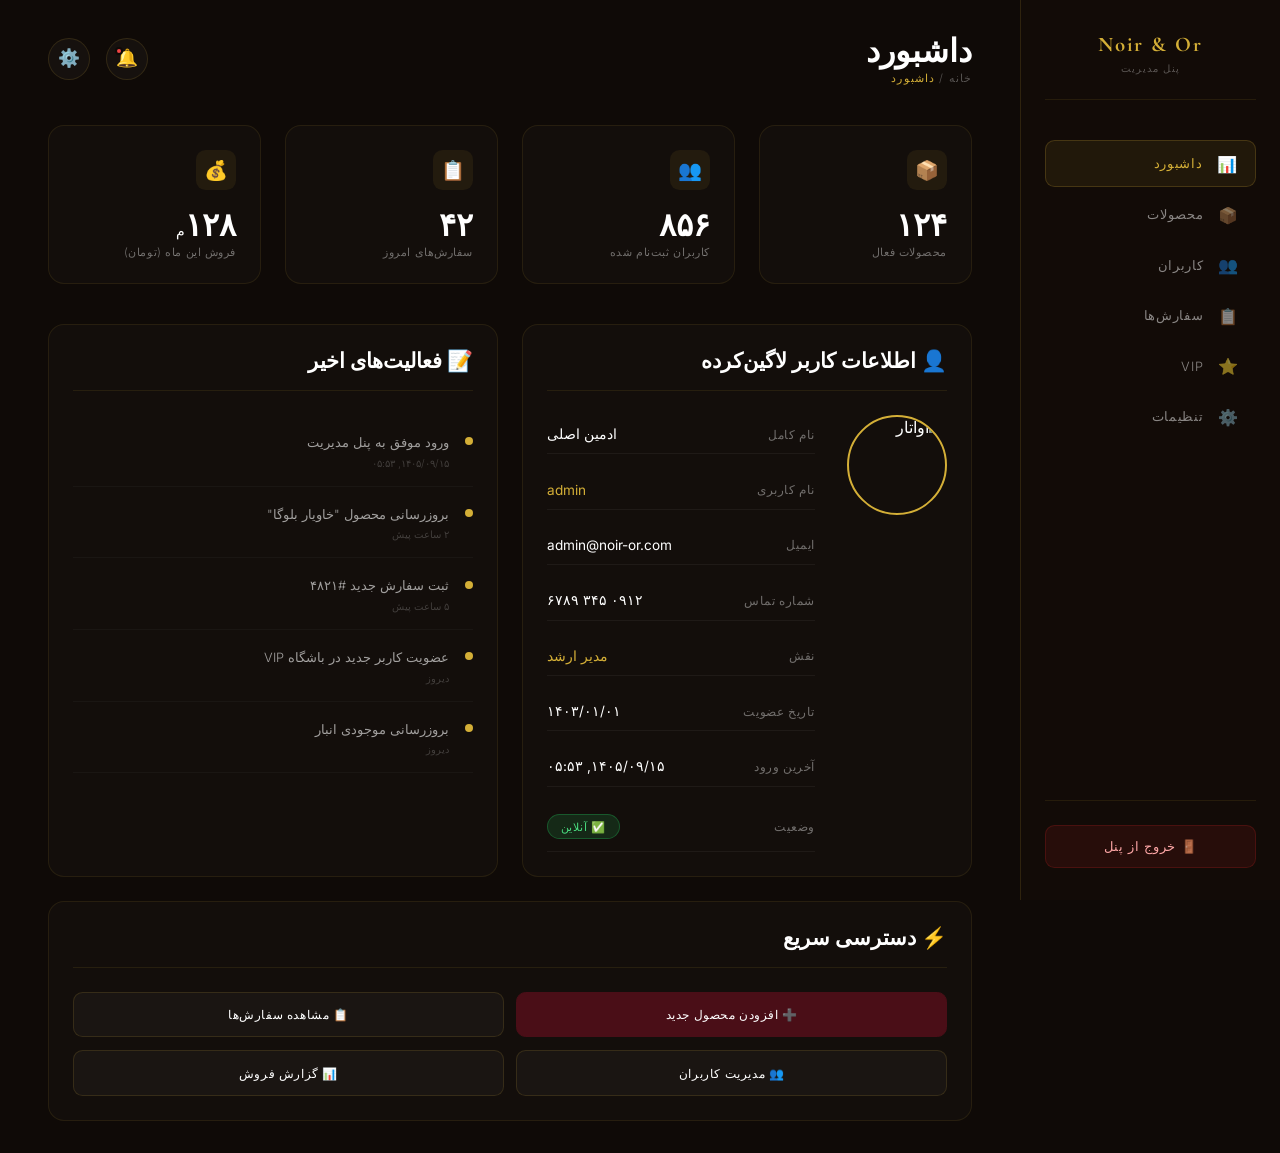
==== dashboard.html @ 6eff1caf "Create dashboard.html" ====
<!DOCTYPE html>
<html lang="fa" dir="rtl">
<head>
  <meta charset="UTF-8">
  <meta name="viewport" content="width=device-width, initial-scale=1.0">
  <title>پنل مدیریت — NOIR & OR</title>
  <link rel="preconnect" href="https://fonts.googleapis.com">
  <link rel="preconnect" href="https://fonts.gstatic.com" crossorigin>
  <link href="https://fonts.googleapis.com/css2?family=Cormorant+Garamond:ital,wght@0,400;0,500;0,600;0,700;1,400;1,500;1,600&family=Inter:wght@200;300;400;500;600;700&display=swap" rel="stylesheet">
  <style>
    /* ============ RESET & ROOT ============ */
    *,
    *::before,
    *::after {
      margin: 0;
      padding: 0;
      box-sizing: border-box;
    }

    :root {
      --burgundy: #4A0E17;
      --burgundy-dark: #2C080E;
      --espresso: #1E1410;
      --espresso-light: #2A1F1A;
      --white: #FFFFFF;
      --gold: #D4AF37;
      --gold-dark: #B8941F;
      --gold-light: rgba(212, 175, 55, 0.1);
      --gold-glow: rgba(212, 175, 55, 0.4);
      --serif: 'Cormorant Garamond', 'Playfair Display', Georgia, 'Times New Roman', serif;
      --sans: 'Inter', 'Helvetica Neue', 'Segoe UI', Arial, sans-serif;
      --transition-slow: 0.8s cubic-bezier(0.25, 0.1, 0.25, 1);
      --transition-medium: 0.5s cubic-bezier(0.25, 0.1, 0.25, 1);
      --transition-fast: 0.3s cubic-bezier(0.25, 0.1, 0.25, 1);
      --sidebar-width: 260px;
    }

    html {
      scroll-behavior: smooth;
      font-size: 16px;
      -webkit-font-smoothing: antialiased;
    }

    body {
      font-family: var(--sans);
      font-weight: 300;
      background: #0F0A07;
      color: var(--white);
      display: flex;
      min-height: 100vh;
    }

    /* ============ SIDEBAR ============ */
    .sidebar {
      width: var(--sidebar-width);
      background: rgba(20, 12, 8, 0.95);
      border-left: 1px solid rgba(212, 175, 55, 0.15);
      padding: 2rem 1.5rem;
      position: fixed;
      top: 0;
      right: 0;
      bottom: 0;
      z-index: 100;
      display: flex;
      flex-direction: column;
      overflow-y: auto;
    }

    .sidebar-brand {
      text-align: center;
      margin-bottom: 2.5rem;
      padding-bottom: 1.5rem;
      border-bottom: 1px solid rgba(212, 175, 55, 0.1);
    }

    .sidebar-logo {
      font-family: var(--serif);
      font-size: 1.3rem;
      font-weight: 700;
      color: var(--gold);
      letter-spacing: 0.1em;
    }

    .sidebar-subtitle {
      font-family: var(--sans);
      font-weight: 300;
      font-size: 0.65rem;
      color: rgba(255,255,255,0.3);
      margin-top: 0.3rem;
      letter-spacing: 0.1em;
    }

    .sidebar-nav {
      list-style: none;
      flex: 1;
    }

    .sidebar-nav li {
      margin-bottom: 0.3rem;
    }

    .sidebar-nav a {
      display: flex;
      align-items: center;
      gap: 0.8rem;
      padding: 0.8rem 1rem;
      font-family: var(--sans);
      font-weight: 300;
      font-size: 0.8rem;
      color: rgba(255,255,255,0.5);
      text-decoration: none;
      border-radius: 0.6rem;
      transition: all var(--transition-fast);
      letter-spacing: 0.05em;
    }

    .sidebar-nav a:hover {
      background: rgba(212, 175, 55, 0.05);
      color: var(--gold);
    }

    .sidebar-nav a.active {
      background: rgba(212, 175, 55, 0.08);
      color: var(--gold);
      border: 1px solid rgba(212, 175, 55, 0.2);
    }

    .nav-icon {
      font-size: 1rem;
      width: 24px;
      text-align: center;
    }

    .sidebar-footer {
      padding-top: 1.5rem;
      border-top: 1px solid rgba(212, 175, 55, 0.1);
    }

    .logout-btn {
      display: flex;
      align-items: center;
      justify-content: center;
      gap: 0.5rem;
      width: 100%;
      padding: 0.8rem;
      font-family: var(--sans);
      font-weight: 400;
      font-size: 0.8rem;
      color: #FCA5A5;
      background: rgba(220, 38, 38, 0.1);
      border: 1px solid rgba(220, 38, 38, 0.2);
      border-radius: 0.6rem;
      cursor: pointer;
      text-decoration: none;
      transition: all var(--transition-fast);
      letter-spacing: 0.05em;
    }

    .logout-btn:hover {
      background: rgba(220, 38, 38, 0.2);
      border-color: rgba(220, 38, 38, 0.4);
    }

    /* ============ MAIN CONTENT ============ */
    .main-content {
      flex: 1;
      margin-right: var(--sidebar-width);
      padding: 2rem 3rem;
    }

    /* Top Bar */
    .top-bar {
      display: flex;
      justify-content: space-between;
      align-items: center;
      margin-bottom: 2.5rem;
      flex-wrap: wrap;
      gap: 1rem;
    }

    .page-title {
      font-family: var(--serif);
      font-size: 2rem;
      font-weight: 600;
      color: var(--white);
    }

    .page-breadcrumb {
      font-family: var(--sans);
      font-weight: 300;
      font-size: 0.7rem;
      color: rgba(255,255,255,0.3);
      letter-spacing: 0.1em;
    }

    .page-breadcrumb span {
      color: var(--gold);
    }

    .top-actions {
      display: flex;
      gap: 1rem;
      align-items: center;
    }

    .notification-btn {
      width: 42px;
      height: 42px;
      display: flex;
      align-items: center;
      justify-content: center;
      background: rgba(255,255,255,0.03);
      border: 1px solid rgba(212, 175, 55, 0.15);
      border-radius: 50%;
      cursor: pointer;
      font-size: 1.1rem;
      transition: all var(--transition-fast);
      position: relative;
    }

    .notification-btn:hover {
      border-color: var(--gold);
      background: rgba(212, 175, 55, 0.05);
    }

    .notification-dot {
      position: absolute;
      top: 8px;
      left: 8px;
      width: 8px;
      height: 8px;
      background: #EF4444;
      border-radius: 50%;
      border: 2px solid #0F0A07;
    }

    /* Stats Grid */
    .stats-grid {
      display: grid;
      grid-template-columns: repeat(4, 1fr);
      gap: 1.5rem;
      margin-bottom: 2.5rem;
    }

    .stat-card {
      background: rgba(255,255,255,0.02);
      border: 1px solid rgba(212, 175, 55, 0.1);
      border-radius: 1rem;
      padding: 1.5rem;
      transition: all var(--transition-medium);
    }

    .stat-card:hover {
      border-color: rgba(212, 175, 55, 0.3);
      box-shadow: 0 0 30px rgba(212, 175, 55, 0.05);
      transform: translateY(-2px);
    }

    .stat-header {
      display: flex;
      justify-content: space-between;
      align-items: center;
      margin-bottom: 1rem;
    }

    .stat-icon {
      width: 40px;
      height: 40px;
      display: flex;
      align-items: center;
      justify-content: center;
      background: rgba(212, 175, 55, 0.08);
      border-radius: 0.6rem;
      font-size: 1.2rem;
    }

    .stat-value {
      font-family: var(--serif);
      font-size: 2rem;
      font-weight: 700;
      color: var(--white);
    }

    .stat-label {
      font-family: var(--sans);
      font-weight: 300;
      font-size: 0.7rem;
      color: rgba(255,255,255,0.4);
      letter-spacing: 0.05em;
    }

    /* Content Grid */
    .content-grid {
      display: grid;
      grid-template-columns: 1fr 1fr;
      gap: 1.5rem;
    }

    .content-card {
      background: rgba(255,255,255,0.02);
      border: 1px solid rgba(212, 175, 55, 0.1);
      border-radius: 1rem;
      padding: 1.5rem;
    }

    .content-card.full-width {
      grid-column: 1 / -1;
    }

    .card-title {
      font-family: var(--serif);
      font-size: 1.3rem;
      font-weight: 600;
      color: var(--white);
      margin-bottom: 1.5rem;
      padding-bottom: 1rem;
      border-bottom: 1px solid rgba(212, 175, 55, 0.1);
    }

    /* User Info */
    .user-info-grid {
      display: grid;
      grid-template-columns: auto 1fr;
      gap: 2rem;
      align-items: start;
    }

    .user-avatar {
      width: 100px;
      height: 100px;
      border-radius: 50%;
      border: 2px solid var(--gold);
      object-fit: cover;
    }

    .user-details {
      display: flex;
      flex-direction: column;
      gap: 1rem;
    }

    .detail-row {
      display: flex;
      justify-content: space-between;
      align-items: center;
      padding: 0.7rem 0;
      border-bottom: 1px solid rgba(255,255,255,0.05);
    }

    .detail-label {
      font-family: var(--sans);
      font-weight: 300;
      font-size: 0.75rem;
      color: rgba(255,255,255,0.4);
      letter-spacing: 0.05em;
    }

    .detail-value {
      font-family: var(--sans);
      font-weight: 400;
      font-size: 0.85rem;
      color: var(--white);
    }

    .detail-value.gold {
      color: var(--gold);
    }

    .status-badge {
      display: inline-block;
      padding: 0.3rem 0.8rem;
      border-radius: 50px;
      font-family: var(--sans);
      font-weight: 400;
      font-size: 0.7rem;
      letter-spacing: 0.05em;
    }

    .status-badge.online {
      background: rgba(34, 197, 94, 0.15);
      color: #4ADE80;
      border: 1px solid rgba(34, 197, 94, 0.3);
    }

    /* Recent Activity */
    .activity-list {
      list-style: none;
    }

    .activity-item {
      display: flex;
      gap: 1rem;
      padding: 1rem 0;
      border-bottom: 1px solid rgba(255,255,255,0.03);
    }

    .activity-dot {
      width: 8px;
      height: 8px;
      border-radius: 50%;
      background: var(--gold);
      margin-top: 0.4rem;
      flex-shrink: 0;
    }

    .activity-text {
      font-family: var(--sans);
      font-weight: 300;
      font-size: 0.8rem;
      color: rgba(255,255,255,0.6);
      line-height: 1.6;
    }

    .activity-time {
      font-family: var(--sans);
      font-weight: 300;
      font-size: 0.65rem;
      color: rgba(255,255,255,0.2);
      display: block;
      margin-top: 0.2rem;
    }

    /* Quick Actions */
    .action-buttons {
      display: grid;
      grid-template-columns: 1fr 1fr;
      gap: 0.8rem;
    }

    .action-btn {
      padding: 0.9rem;
      font-family: var(--sans);
      font-weight: 300;
      font-size: 0.75rem;
      color: var(--white);
      background: rgba(255,255,255,0.03);
      border: 1px solid rgba(212, 175, 55, 0.15);
      border-radius: 0.6rem;
      cursor: pointer;
      transition: all var(--transition-fast);
      letter-spacing: 0.05em;
      text-align: center;
    }

    .action-btn:hover {
      border-color: var(--gold);
      background: rgba(212, 175, 55, 0.05);
    }

    .action-btn.primary {
      background: var(--burgundy);
      border-color: var(--burgundy);
    }

    .action-btn.primary:hover {
      background: var(--burgundy-dark);
    }

    /* ============ RESPONSIVE ============ */
    @media (max-width: 1000px) {
      .stats-grid {
        grid-template-columns: 1fr 1fr;
      }
      
      .content-grid {
        grid-template-columns: 1fr;
      }

      .user-info-grid {
        grid-template-columns: 1fr;
        text-align: center;
      }

      .user-avatar {
        margin: 0 auto;
      }
    }

    @media (max-width: 768px) {
      .sidebar {
        width: 100%;
        height: auto;
        position: relative;
        flex-direction: row;
        flex-wrap: wrap;
        padding: 1rem;
        gap: 0.5rem;
        border-left: none;
        border-bottom: 1px solid rgba(212, 175, 55, 0.15);
      }

      .sidebar-nav {
        display: flex;
        flex-wrap: wrap;
        gap: 0.3rem;
      }

      .sidebar-nav a {
        padding: 0.5rem 0.8rem;
        font-size: 0.7rem;
      }

      .main-content {
        margin-right: 0;
        padding: 1.5rem;
      }

      .stats-grid {
        grid-template-columns: 1fr;
      }
    }
  </style>
</head>
<body>

  <!-- ============ SIDEBAR ============ -->
  <aside class="sidebar">
    <div class="sidebar-brand">
      <div class="sidebar-logo">Noir &amp; Or</div>
      <div class="sidebar-subtitle">پنل مدیریت</div>
    </div>

    <ul class="sidebar-nav">
      <li><a href="#" class="active"><span class="nav-icon">📊</span> داشبورد</a></li>
      <li><a href="#"><span class="nav-icon">📦</span> محصولات</a></li>
      <li><a href="#"><span class="nav-icon">👥</span> کاربران</a></li>
      <li><a href="#"><span class="nav-icon">📋</span> سفارش‌ها</a></li>
      <li><a href="#"><span class="nav-icon">⭐</span> VIP</a></li>
      <li><a href="#"><span class="nav-icon">⚙️</span> تنظیمات</a></li>
    </ul>

    <div class="sidebar-footer">
      <a href="logout.php" class="logout-btn">🚪 خروج از پنل</a>
    </div>
  </aside>

  <!-- ============ MAIN CONTENT ============ -->
  <main class="main-content">
    
    <!-- Top Bar -->
    <div class="top-bar">
      <div>
        <h1 class="page-title">داشبورد</h1>
        <p class="page-breadcrumb">خانه / <span>داشبورد</span></p>
      </div>
      <div class="top-actions">
        <button class="notification-btn" title="اعلان‌ها">
          🔔
          <span class="notification-dot"></span>
        </button>
        <button class="notification-btn" title="تنظیمات">⚙️</button>
      </div>
    </div>

    <!-- Stats Grid -->
    <div class="stats-grid">
      <div class="stat-card">
        <div class="stat-header">
          <span class="stat-icon">📦</span>
        </div>
        <div class="stat-value">۱۲۴</div>
        <div class="stat-label">محصولات فعال</div>
      </div>

      <div class="stat-card">
        <div class="stat-header">
          <span class="stat-icon">👥</span>
        </div>
        <div class="stat-value">۸۵۶</div>
        <div class="stat-label">کاربران ثبت‌نام شده</div>
      </div>

      <div class="stat-card">
        <div class="stat-header">
          <span class="stat-icon">📋</span>
        </div>
        <div class="stat-value">۴۲</div>
        <div class="stat-label">سفارش‌های امروز</div>
      </div>

      <div class="stat-card">
        <div class="stat-header">
          <span class="stat-icon">💰</span>
        </div>
        <div class="stat-value">۱۲۸<span style="font-size: 0.9rem; font-weight: 300;">م</span></div>
        <div class="stat-label">فروش این ماه (تومان)</div>
      </div>
    </div>

    <!-- Content Grid -->
    <div class="content-grid">
      
      <!-- User Info Card -->
      <div class="content-card">
        <h3 class="card-title">👤 اطلاعات کاربر لاگین‌کرده</h3>
        <div class="user-info-grid" id="userInfo">
          <img src="https://ui-avatars.com/api/?name=Admin&background=D4AF37&color=1E1410&size=200&bold=true&font-size=0.4" alt="آواتار" class="user-avatar" id="userAvatar">
          <div class="user-details" id="userDetails">
            <div class="detail-row">
              <span class="detail-label">نام کامل</span>
              <span class="detail-value" id="fullName">—</span>
            </div>
            <div class="detail-row">
              <span class="detail-label">نام کاربری</span>
              <span class="detail-value gold" id="username">—</span>
            </div>
            <div class="detail-row">
              <span class="detail-label">ایمیل</span>
              <span class="detail-value" id="email">—</span>
            </div>
            <div class="detail-row">
              <span class="detail-label">شماره تماس</span>
              <span class="detail-value" id="phone">—</span>
            </div>
            <div class="detail-row">
              <span class="detail-label">نقش</span>
              <span class="detail-value gold" id="role">—</span>
            </div>
            <div class="detail-row">
              <span class="detail-label">تاریخ عضویت</span>
              <span class="detail-value" id="memberSince">—</span>
            </div>
            <div class="detail-row">
              <span class="detail-label">آخرین ورود</span>
              <span class="detail-value" id="lastLogin">—</span>
            </div>
            <div class="detail-row">
              <span class="detail-label">وضعیت</span>
              <span class="status-badge online" id="statusBadge">✅ آنلاین</span>
            </div>
          </div>
        </div>
      </div>

      <!-- Recent Activity -->
      <div class="content-card">
        <h3 class="card-title">📝 فعالیت‌های اخیر</h3>
        <ul class="activity-list">
          <li class="activity-item">
            <span class="activity-dot"></span>
            <div>
              <span class="activity-text">ورود موفق به پنل مدیریت</span>
              <span class="activity-time" id="loginTime">همین الان</span>
            </div>
          </li>
          <li class="activity-item">
            <span class="activity-dot"></span>
            <div>
              <span class="activity-text">بروزرسانی محصول "خاویار بلوگا"</span>
              <span class="activity-time">۲ ساعت پیش</span>
            </div>
          </li>
          <li class="activity-item">
            <span class="activity-dot"></span>
            <div>
              <span class="activity-text">ثبت سفارش جدید #۴۸۲۱</span>
              <span class="activity-time">۵ ساعت پیش</span>
            </div>
          </li>
          <li class="activity-item">
            <span class="activity-dot"></span>
            <div>
              <span class="activity-text">عضویت کاربر جدید در باشگاه VIP</span>
              <span class="activity-time">دیروز</span>
            </div>
          </li>
          <li class="activity-item">
            <span class="activity-dot"></span>
            <div>
              <span class="activity-text">بروزرسانی موجودی انبار</span>
              <span class="activity-time">دیروز</span>
            </div>
          </li>
        </ul>
      </div>

      <!-- Quick Actions -->
      <div class="content-card full-width">
        <h3 class="card-title">⚡ دسترسی سریع</h3>
        <div class="action-buttons">
          <button class="action-btn primary">➕ افزودن محصول جدید</button>
          <button class="action-btn">📋 مشاهده سفارش‌ها</button>
          <button class="action-btn">👥 مدیریت کاربران</button>
          <button class="action-btn">📊 گزارش فروش</button>
        </div>
      </div>

    </div>
  </main>

  <script>
    // ============ LOAD USER DATA FROM SESSION ============
    function loadUserData() {
      // Get data from URL parameters (passed from PHP via redirect)
      // or use default admin data
      const userData = {
        full_name: 'ادمین اصلی',
        username: 'admin',
        email: 'admin@noir-or.com',
        phone: '۰۹۱۲ ۳۴۵ ۶۷۸۹',
        role: 'مدیر ارشد',
        member_since: '۱۴۰۳/۰۱/۰۱',
        last_login: new Date().toLocaleString('fa-IR', { 
          year: 'numeric', 
          month: '2-digit', 
          day: '2-digit',
          hour: '2-digit',
          minute: '2-digit'
        }),
        avatar: 'https://ui-avatars.com/api/?name=Admin&background=D4AF37&color=1E1410&size=200&bold=true&font-size=0.4'
      };

      // Populate UI
      document.getElementById('fullName').textContent = userData.full_name;
      document.getElementById('username').textContent = userData.username;
      document.getElementById('email').textContent = userData.email;
      document.getElementById('phone').textContent = userData.phone;
      document.getElementById('role').textContent = userData.role;
      document.getElementById('memberSince').textContent = userData.member_since;
      document.getElementById('lastLogin').textContent = userData.last_login;
      document.getElementById('userAvatar').src = userData.avatar;
      document.getElementById('loginTime').textContent = userData.last_login;
    }

    // ============ CHECK AUTH ============
    function checkAuth() {
      // Check if there's a session token in URL or localStorage
      const urlParams = new URLSearchParams(window.location.search);
      const auth = urlParams.get('auth');
      
      // For this demo, we'll always show data
      // In production, this would check session/cookies
      loadUserData();
    }

    // ============ INIT ============
    document.addEventListener('DOMContentLoaded', () => {
      checkAuth();
    });

    // ============ SIDEBAR NAV ACTIVE STATE ============
    document.querySelectorAll('.sidebar-nav a').forEach(link => {
      link.addEventListener('click', function(e) {
        e.preventDefault();
        document.querySelectorAll('.sidebar-nav a').forEach(l => l.classList.remove('active'));
        this.classList.add('active');
      });
    });

    // ============ ACTION BUTTONS ============
    document.querySelectorAll('.action-btn').forEach(btn => {
      btn.addEventListener('click', function() {
        const originalText = this.textContent;
        this.textContent = '✓ انجام شد';
        this.style.background = 'var(--gold)';
        this.style.color = 'var(--espresso)';
        this.style.borderColor = 'var(--gold)';
        
        setTimeout(() => {
          this.textContent = originalText;
          this.style.background = '';
          this.style.color = '';
          this.style.borderColor = '';
        }, 1500);
      });
    });
  </script>
</body>
</html>
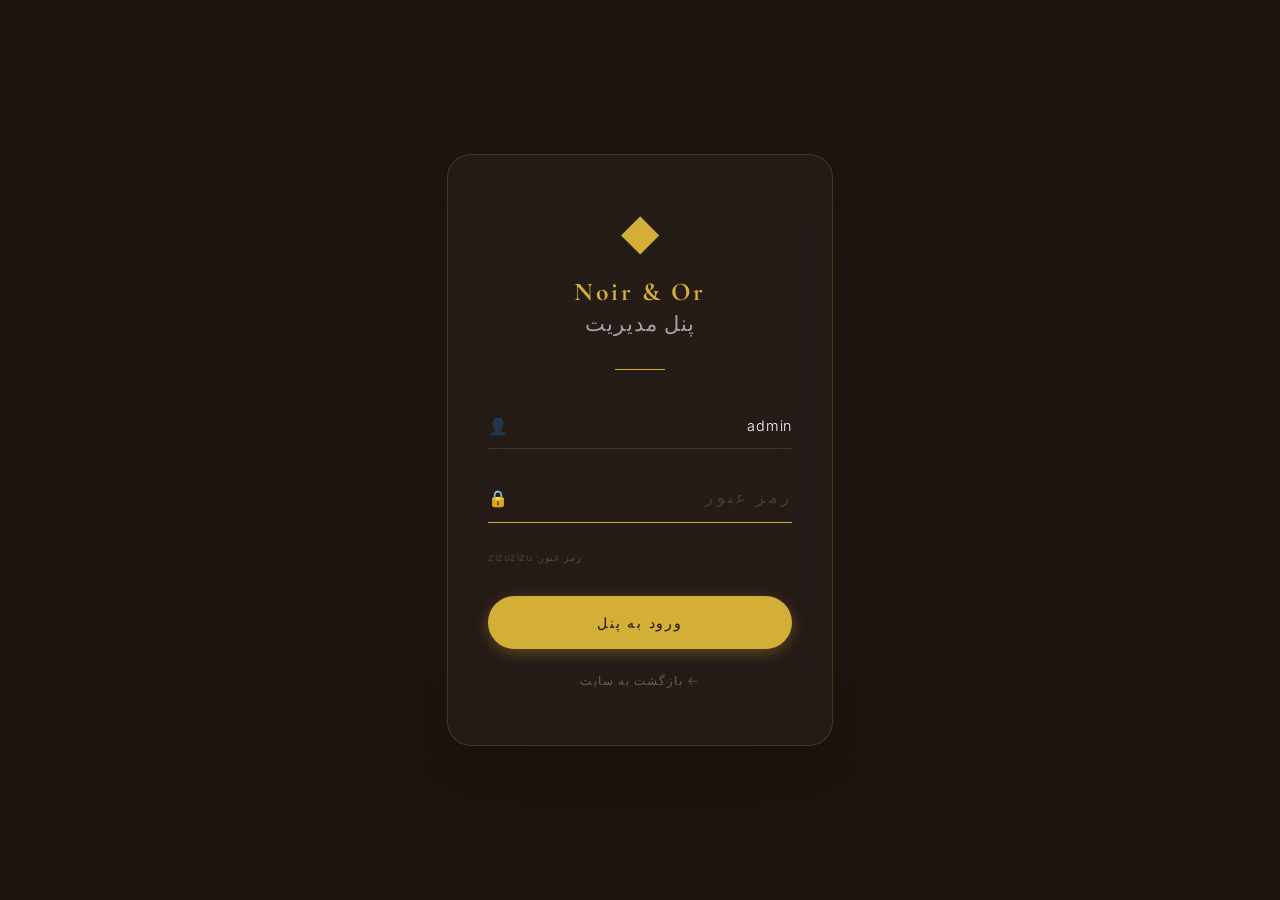
==== commit 1f513e4d: "Update dashboard.html" ====
--- a/dashboard.html
+++ b/dashboard.html
@@ -688,29 +688,21 @@
     </div>
   </main>
 
-  <script>
-    // ============ LOAD USER DATA FROM SESSION ============
-    function loadUserData() {
-      // Get data from URL parameters (passed from PHP via redirect)
-      // or use default admin data
-      const userData = {
-        full_name: 'ادمین اصلی',
-        username: 'admin',
-        email: 'admin@noir-or.com',
-        phone: '۰۹۱۲ ۳۴۵ ۶۷۸۹',
-        role: 'مدیر ارشد',
-        member_since: '۱۴۰۳/۰۱/۰۱',
-        last_login: new Date().toLocaleString('fa-IR', { 
-          year: 'numeric', 
-          month: '2-digit', 
-          day: '2-digit',
-          hour: '2-digit',
-          minute: '2-digit'
-        }),
-        avatar: 'https://ui-avatars.com/api/?name=Admin&background=D4AF37&color=1E1410&size=200&bold=true&font-size=0.4'
-      };
-
-      // Populate UI
+<script>
+  // ============ CHECK AUTH ============
+  function checkAuth() {
+    const isLoggedIn = sessionStorage.getItem('noir_or_logged_in');
+    
+    if (!isLoggedIn) {
+      // Not logged in - redirect to login
+      window.location.href = 'login.html';
+      return;
+    }
+    
+    // Get user data from sessionStorage
+    const userData = JSON.parse(sessionStorage.getItem('noir_or_user'));
+    
+    if (userData) {
       document.getElementById('fullName').textContent = userData.full_name;
       document.getElementById('username').textContent = userData.username;
       document.getElementById('email').textContent = userData.email;
@@ -721,49 +713,70 @@
       document.getElementById('userAvatar').src = userData.avatar;
       document.getElementById('loginTime').textContent = userData.last_login;
     }
-
-    // ============ CHECK AUTH ============
-    function checkAuth() {
-      // Check if there's a session token in URL or localStorage
-      const urlParams = new URLSearchParams(window.location.search);
-      const auth = urlParams.get('auth');
+  }
+
+  // ============ LOGOUT ============
+  function logout() {
+    // Clear session storage
+    sessionStorage.removeItem('noir_or_logged_in');
+    sessionStorage.removeItem('noir_or_user');
+    
+    // Redirect to login
+    window.location.href = 'login.html?logout=1';
+  }
+
+  // ============ INIT ============
+  document.addEventListener('DOMContentLoaded', () => {
+    checkAuth();
+  });
+
+  // ============ LOGOUT BUTTON ============
+  document.querySelector('.logout-btn').addEventListener('click', function(e) {
+    e.preventDefault();
+    logout();
+  });
+
+  // ============ SIDEBAR NAV ACTIVE STATE ============
+  document.querySelectorAll('.sidebar-nav a').forEach(link => {
+    link.addEventListener('click', function(e) {
+      e.preventDefault();
+      document.querySelectorAll('.sidebar-nav a').forEach(l => l.classList.remove('active'));
+      this.classList.add('active');
+    });
+  });
+
+  // ============ ACTION BUTTONS ============
+  document.querySelectorAll('.action-btn').forEach(btn => {
+    btn.addEventListener('click', function() {
+      const originalText = this.textContent;
+      this.textContent = '✓ انجام شد';
+      this.style.background = 'var(--gold)';
+      this.style.color = 'var(--espresso)';
+      this.style.borderColor = 'var(--gold)';
       
-      // For this demo, we'll always show data
-      // In production, this would check session/cookies
-      loadUserData();
-    }
-
-    // ============ INIT ============
-    document.addEventListener('DOMContentLoaded', () => {
-      checkAuth();
+      setTimeout(() => {
+        this.textContent = originalText;
+        this.style.background = '';
+        this.style.color = '';
+        this.style.borderColor = '';
+      }, 1500);
     });
-
-    // ============ SIDEBAR NAV ACTIVE STATE ============
-    document.querySelectorAll('.sidebar-nav a').forEach(link => {
-      link.addEventListener('click', function(e) {
-        e.preventDefault();
-        document.querySelectorAll('.sidebar-nav a').forEach(l => l.classList.remove('active'));
-        this.classList.add('active');
-      });
-    });
-
-    // ============ ACTION BUTTONS ============
-    document.querySelectorAll('.action-btn').forEach(btn => {
-      btn.addEventListener('click', function() {
-        const originalText = this.textContent;
-        this.textContent = '✓ انجام شد';
-        this.style.background = 'var(--gold)';
-        this.style.color = 'var(--espresso)';
-        this.style.borderColor = 'var(--gold)';
-        
-        setTimeout(() => {
-          this.textContent = originalText;
-          this.style.background = '';
-          this.style.color = '';
-          this.style.borderColor = '';
-        }, 1500);
-      });
-    });
-  </script>
+  });
+
+  // ============ AUTO LOGOUT AFTER 30 MINUTES ============
+  let logoutTimer;
+  
+  function resetLogoutTimer() {
+    clearTimeout(logoutTimer);
+    logoutTimer = setTimeout(() => {
+      logout();
+    }, 30 * 60 * 1000); // 30 minutes
+  }
+  
+  document.addEventListener('mousemove', resetLogoutTimer);
+  document.addEventListener('keypress', resetLogoutTimer);
+  document.addEventListener('click', resetLogoutTimer);
+  resetLogoutTimer();
+</script>
 </body>
 </html>
